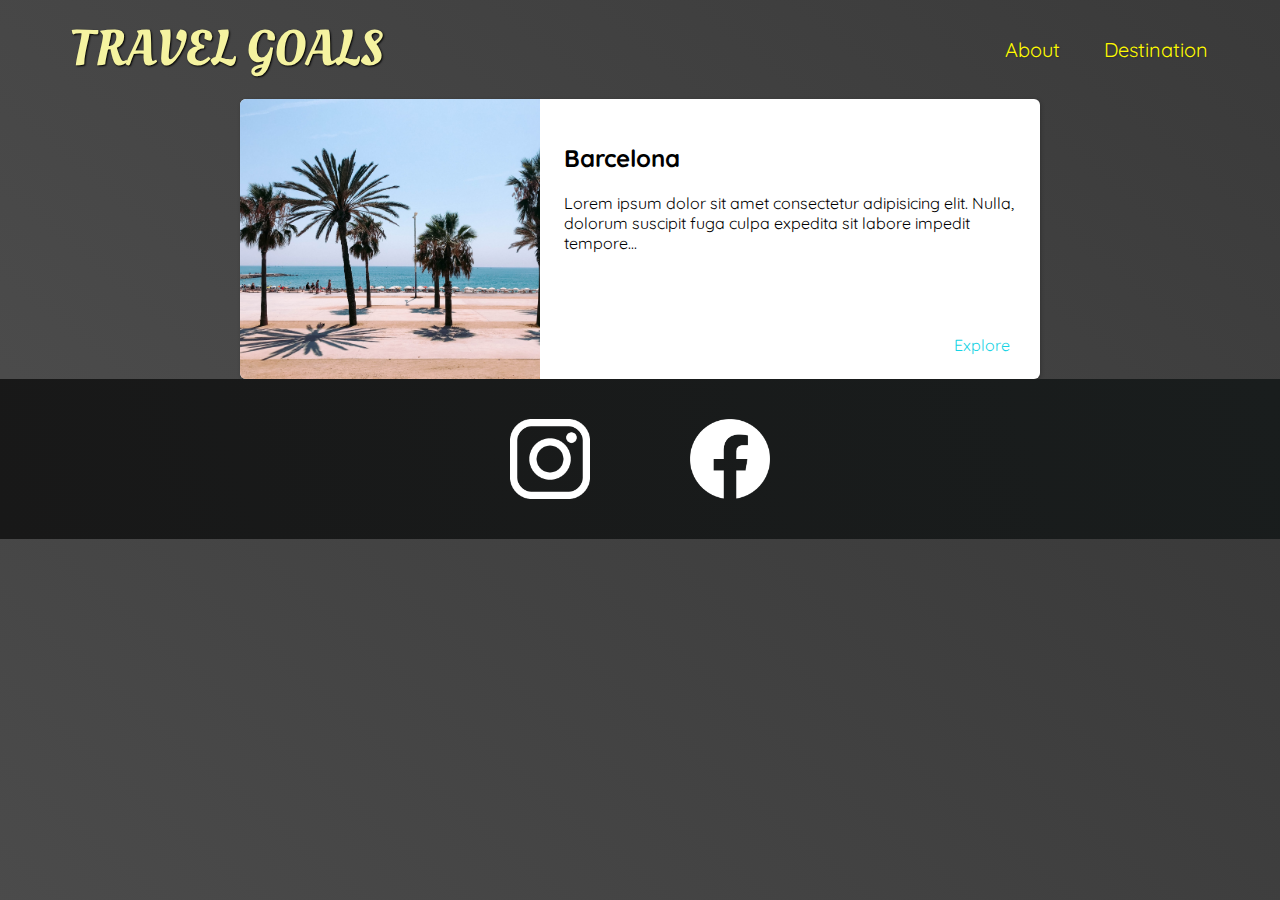
==== places.html @ 065692ec "feat: add places.html" ====
<!DOCTYPE html>
<html lang="en">

<head>
  <meta charset="UTF-8">
  <meta http-equiv="X-UA-Compatible" content="IE=edge">
  <meta name="viewport" content="width=device-width, initial-scale=1.0">
  <link
    href="https://fonts.googleapis.com/css2?family=Raleway:wght@700&family=Oleo+Script:wght@700&family=Quicksand:wght@300;500;700&display=swap"
    rel="stylesheet" />
  <link rel="stylesheet" href="global.css">
  <link rel="stylesheet" href="places.css">
  <title>Travel Goals</title>
</head>

<body>
  <header>
    <div class="page-logo">
      <a href="/">Travel Goals</a>
    </div>
    <nav>
      <ul>
        <li><a href="/about.html">About</a></li>
        <li><a href="/places.html">Destination</a></li>
      </ul>
    </nav>
  </header>
  <main>
    <ul>
      <li>
        <img src="./images/places/barcelona.jpg" alt="City of Barcelona">
        <div class="item-content">
          <div>
            <h2>Barcelona</h2>
            <p>Lorem ipsum dolor sit amet consectetur adipisicing elit. Nulla, dolorum suscipit fuga culpa expedita sit
              labore impedit tempore...</p>
          </div>
          <div class="actions">
            <a href="https://en.wikipedia.org/wiki/Barcelona">Explore</a>
          </div>
        </div>
      </li>
    </ul>
  </main>
  <footer>
    <ul>
      <li>
        <a href="#"><img src="./images/insta.png" alt="Instagram logo"></a>
      </li>
      <li>
        <a href="#"><img src="./images/facebook.png" alt="Facebook logo"></a>
      </li>
    </ul>
  </footer>
</body>

</html>
---- global.css ----
body {
  font-family: "Quicksand", sans-serif;
  margin: 0;
}

ul {
  list-style: none;
  margin: 0;
  padding: 0;
}

header {
  display: flex;
  justify-content: space-between;
  align-items: center;
  padding: 15px 60px;
  position: absolute;
  width: 100%;
  top: 0;
  left: 0;
  box-sizing: border-box;
}

.page-logo a {
  padding: 10px;
  font-family: "Oleo Script", sans-serif;
  color: rgb(245, 243, 160);
  font-size: 50px;
  text-decoration: none;
  text-transform: uppercase;
  text-shadow: 1px 1px 2px rgb(0, 0, 0);
}

header ul {
  display: flex;
}

header li {
  margin-left: 20px;
}

nav a {
  color: rgb(255, 251, 0);
  text-decoration: none;
  font-size: 20px;
  padding: 12px;
  text-shadow: 1px 1px 2px rgba(0, 0, 0, 0.2);
  border-radius: 6px;
}

nav a:hover {
  color: rgb(77, 77, 77);
  background-color: rgb(255, 251, 0);
}

footer {
  background: linear-gradient(70deg, rgb(24, 24, 24), rgb(25, 29, 29));
  /* 2nd In cases like this the tutor prefers when we want to have impact on to the hight of the our container he prefer to work with padding instead of margin  */
  padding: 40px;
}

footer ul {
  display: flex;
  justify-content: center;
}

footer li {
  width: 80px;
  height: 80px;
  /* 1st the tutor prefer the margin when it comes to distance between elements to left and to right */
  margin: 0 50px;
}

footer img {
  width: 100%;
  height: 100%;
}
---- places.css ----
body {
  background: linear-gradient(40deg, rgb(77, 77, 77), rgb(58, 58, 58));
}

header {
  position: static;
}

main ul {
  width: 800px;
  margin: 0 auto;
}

main li {
  display: flex;
  background-color: #fff;
  box-shadow: 1px 1px 4px rgba(0, 0, 0, 0.2);
  border-radius: 6px;
  overflow: hidden;
}

main li img {
  width: 300px;
  height: 280px;
  object-fit: cover;
}

.item-content {
  padding: 24px;
  display: flex;
  flex-direction: column;
  justify-content: space-between;
}

.actions {
  align-self: flex-end;
}

.actions a {
  text-decoration: none;
  padding: 6px;
  color: rgb(22, 211, 228);
  /* adds the border-radius to the normal state and not the :HOVER  one to prevent possible glitches*/
  border-radius: 5px;
}

.actions a:hover {
  background-color: rgb(235, 253, 255);
}
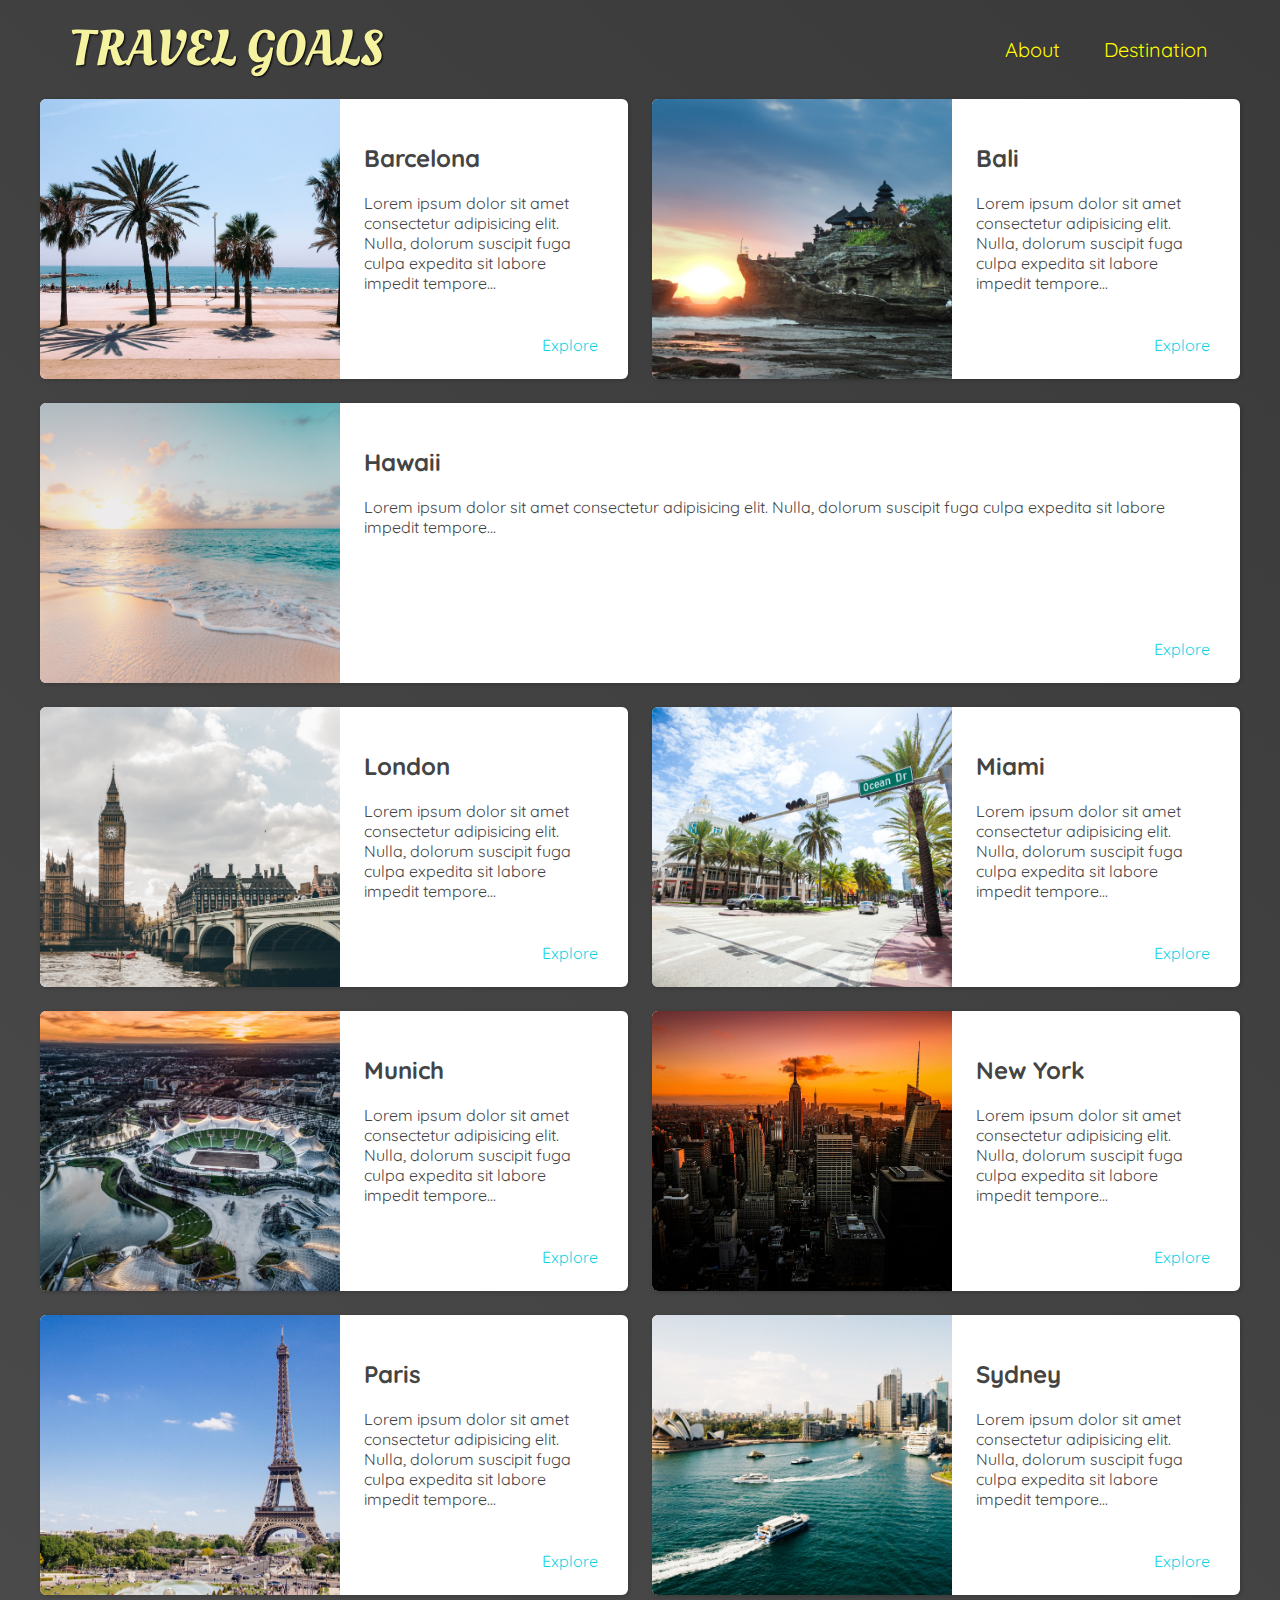
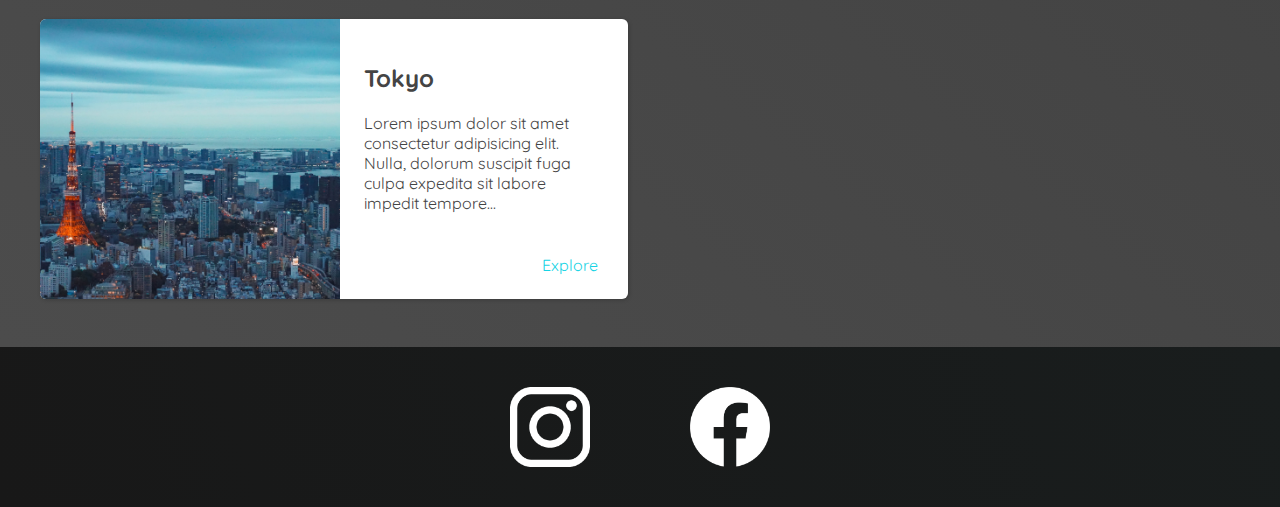
==== commit 6137e60e: "feat: Add all cities and finish cards design" ====
--- a/places.html
+++ b/places.html
@@ -40,6 +40,123 @@
           </div>
         </div>
       </li>
+      <li>
+        <img src="./images/places/bali.jpg" alt="City of Bali">
+        <div class="item-content">
+          <div>
+            <h2>Bali</h2>
+            <p>Lorem ipsum dolor sit amet consectetur adipisicing elit. Nulla, dolorum suscipit fuga culpa expedita sit
+              labore impedit tempore...</p>
+          </div>
+          <div class="actions">
+            <a href="https://en.wikipedia.org/wiki/bali">Explore</a>
+          </div>
+        </div>
+      </li>
+      <li>
+        <img src="./images/places/hawaii.jpg" alt="City of Hawaii">
+        <div class="item-content">
+          <div>
+            <h2>Hawaii</h2>
+            <p>Lorem ipsum dolor sit amet consectetur adipisicing elit. Nulla, dolorum suscipit fuga culpa expedita sit
+              labore impedit tempore...</p>
+          </div>
+          <div class="actions">
+            <a href="https://en.wikipedia.org/wiki/hawaii">Explore</a>
+          </div>
+        </div>
+      </li>
+      <li>
+        <img src="./images/places/london.jpg" alt="City of London">
+        <div class="item-content">
+          <div>
+            <h2>London</h2>
+            <p>Lorem ipsum dolor sit amet consectetur adipisicing elit. Nulla, dolorum suscipit fuga culpa expedita sit
+              labore impedit tempore...</p>
+          </div>
+          <div class="actions">
+            <a href="https://en.wikipedia.org/wiki/london">Explore</a>
+          </div>
+        </div>
+      </li>
+      <li>
+        <img src="./images/places/miami.jpg" alt="City of Miami">
+        <div class="item-content">
+          <div>
+            <h2>Miami</h2>
+            <p>Lorem ipsum dolor sit amet consectetur adipisicing elit. Nulla, dolorum suscipit fuga culpa expedita sit
+              labore impedit tempore...</p>
+          </div>
+          <div class="actions">
+            <a href="https://en.wikipedia.org/wiki/miami">Explore</a>
+          </div>
+        </div>
+      </li>
+      <li>
+        <img src="./images/places/munich.jpg" alt="City of Munich">
+        <div class="item-content">
+          <div>
+            <h2>Munich</h2>
+            <p>Lorem ipsum dolor sit amet consectetur adipisicing elit. Nulla, dolorum suscipit fuga culpa expedita sit
+              labore impedit tempore...</p>
+          </div>
+          <div class="actions">
+            <a href="https://en.wikipedia.org/wiki/munich">Explore</a>
+          </div>
+        </div>
+      </li>
+      <li>
+        <img src="./images/places/new-york-city.jpg" alt="City of New York">
+        <div class="item-content">
+          <div>
+            <h2>New York</h2>
+            <p>Lorem ipsum dolor sit amet consectetur adipisicing elit. Nulla, dolorum suscipit fuga culpa expedita sit
+              labore impedit tempore...</p>
+          </div>
+          <div class="actions">
+            <a href="https://en.wikipedia.org/wiki/new-york-city">Explore</a>
+          </div>
+        </div>
+      </li>
+      <li>
+        <img src="./images/places/paris.jpg" alt="City of Paris">
+        <div class="item-content">
+          <div>
+            <h2>Paris</h2>
+            <p>Lorem ipsum dolor sit amet consectetur adipisicing elit. Nulla, dolorum suscipit fuga culpa expedita sit
+              labore impedit tempore...</p>
+          </div>
+          <div class="actions">
+            <a href="https://en.wikipedia.org/wiki/paris">Explore</a>
+          </div>
+        </div>
+      </li>
+      <li>
+        <img src="./images/places/sydney.jpg" alt="City of Sydney">
+        <div class="item-content">
+          <div>
+            <h2>Sydney</h2>
+            <p>Lorem ipsum dolor sit amet consectetur adipisicing elit. Nulla, dolorum suscipit fuga culpa expedita sit
+              labore impedit tempore...</p>
+          </div>
+          <div class="actions">
+            <a href="https://en.wikipedia.org/wiki/sydney">Explore</a>
+          </div>
+        </div>
+      </li>
+      <li>
+        <img src="./images/places/tokyo.jpg" alt="City of Tokyo">
+        <div class="item-content">
+          <div>
+            <h2>Tokyo</h2>
+            <p>Lorem ipsum dolor sit amet consectetur adipisicing elit. Nulla, dolorum suscipit fuga culpa expedita sit
+              labore impedit tempore...</p>
+          </div>
+          <div class="actions">
+            <a href="https://en.wikipedia.org/wiki/tokyo">Explore</a>
+          </div>
+        </div>
+      </li>
     </ul>
   </main>
   <footer>
--- a/places.css
+++ b/places.css
@@ -1,5 +1,6 @@
 body {
   background: linear-gradient(40deg, rgb(77, 77, 77), rgb(58, 58, 58));
+  color: rgb(68, 68, 68);
 }
 
 header {
@@ -7,8 +8,16 @@
 }
 
 main ul {
-  width: 800px;
-  margin: 0 auto;
+  width: 1200px;
+  margin: 0 auto 48px auto;
+  display: grid;
+  grid-template-columns: 1fr 1fr;
+  grid-gap: 24px;
+}
+
+/* selects a specific element of given type*/
+main li:nth-of-type(3) {
+  grid-column: 1 / 3;
 }
 
 main li {
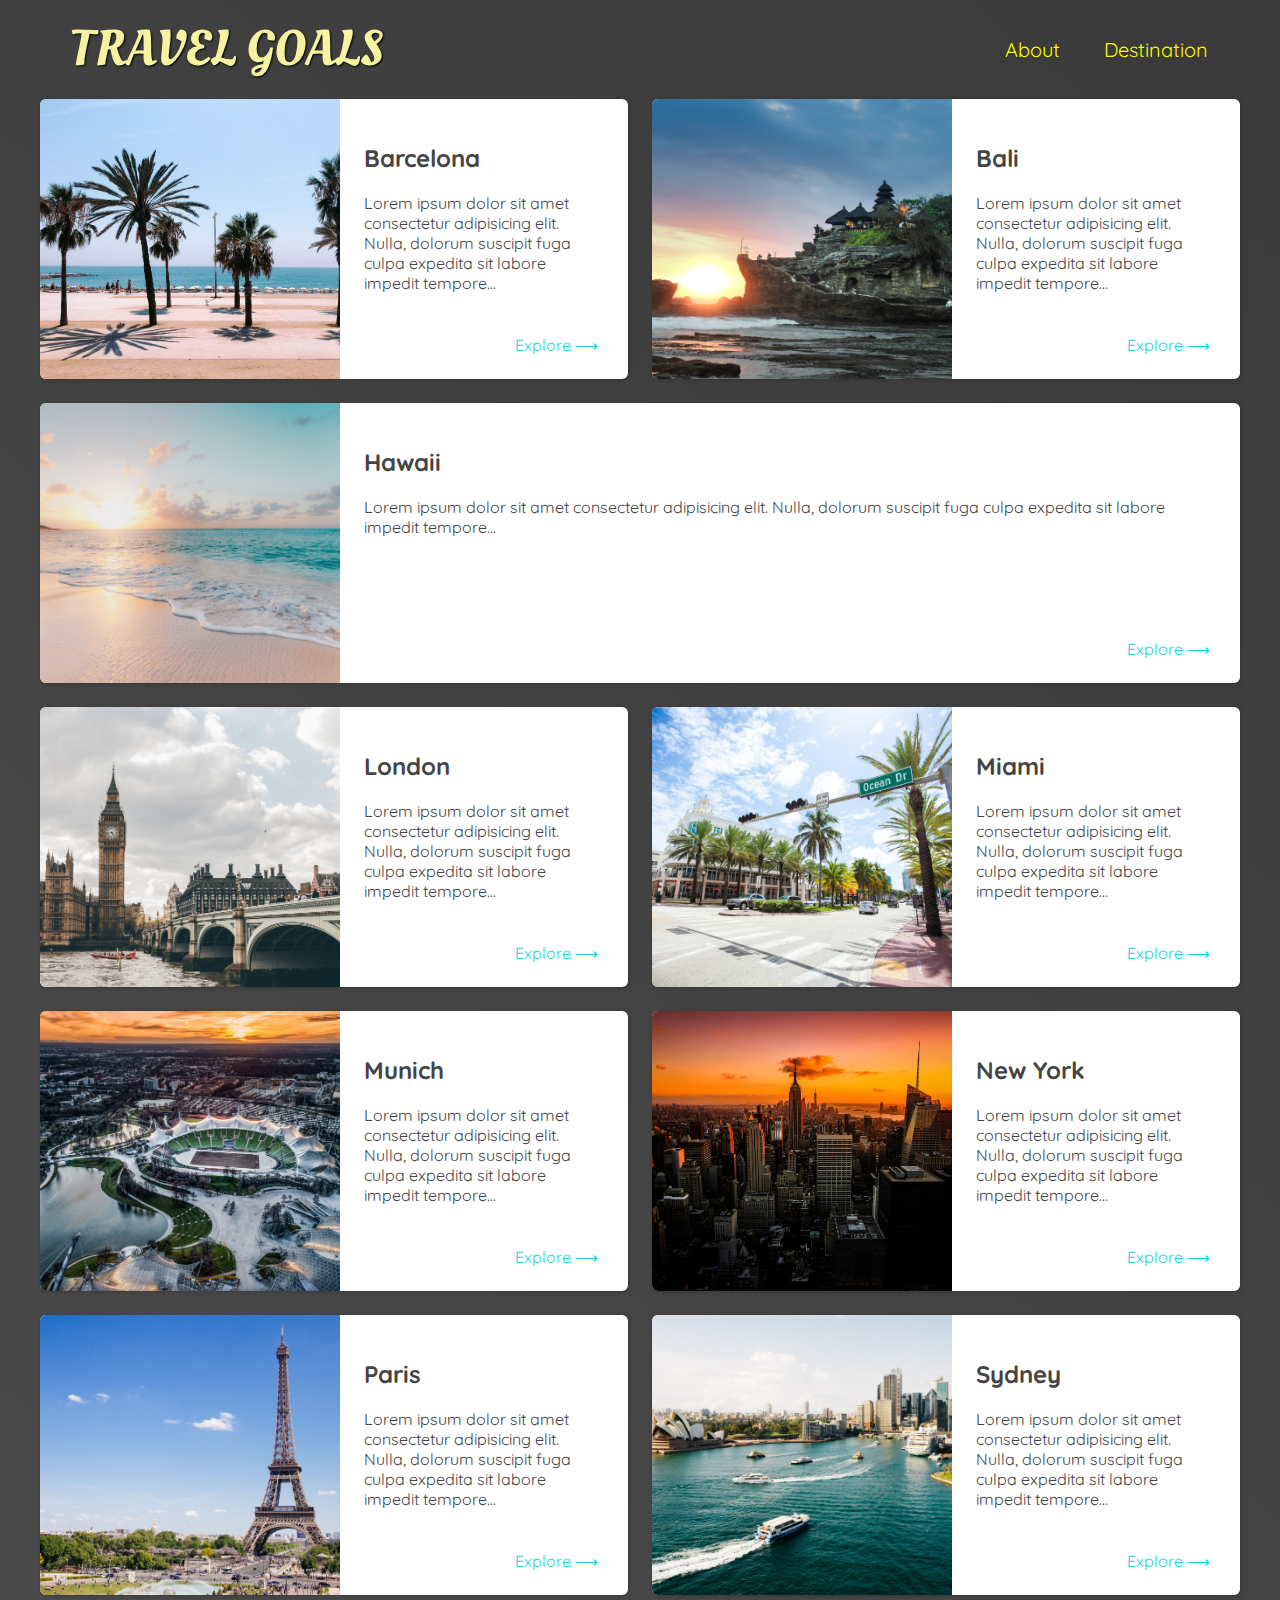
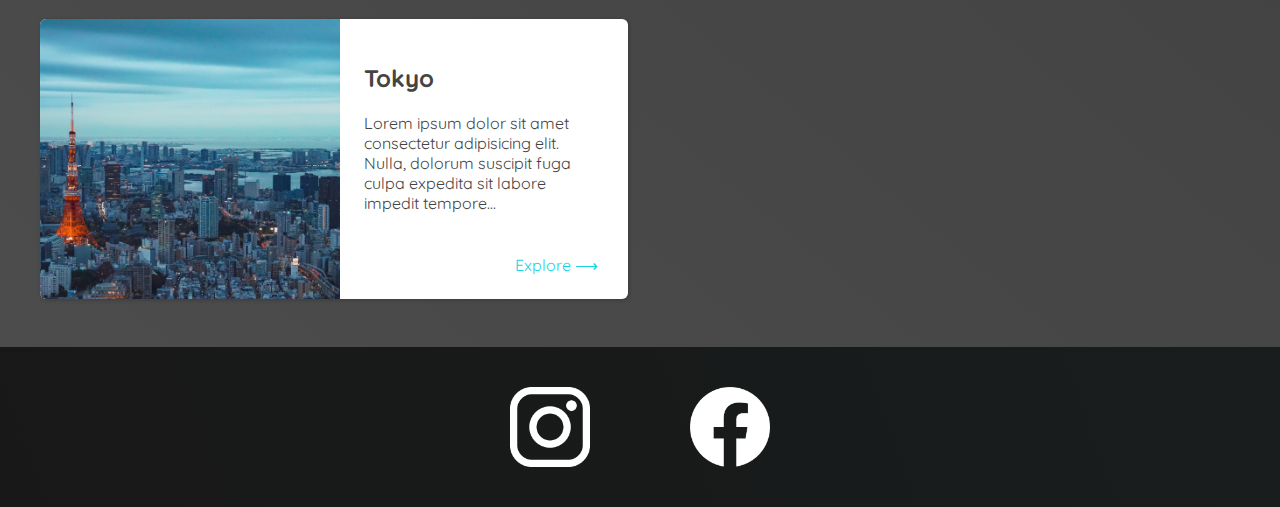
==== commit a7720c61: "feat: Add arrow to links" ====
--- a/places.html
+++ b/places.html
@@ -2,6 +2,9 @@
 <html lang="en">
 
 <head>
+  <!--* NOTE: Its a standard applied to our HTML document, Which allows the browser and HTML to understand a certain set of characters on any platform on any device.This set of characters is not limited to text and numbers only. It is text and numbers at the end but the result that is being displayed can also be different from plain numbers and text. In unicode we have different symbols. 
+  https://unicode-table.com/en/html-entities/
+  -->
   <meta charset="UTF-8">
   <meta http-equiv="X-UA-Compatible" content="IE=edge">
   <meta name="viewport" content="width=device-width, initial-scale=1.0">
@@ -36,7 +39,7 @@
               labore impedit tempore...</p>
           </div>
           <div class="actions">
-            <a href="https://en.wikipedia.org/wiki/Barcelona">Explore</a>
+            <a href="https://en.wikipedia.org/wiki/Barcelona">Explore &#10230;</a>
           </div>
         </div>
       </li>
@@ -49,7 +52,7 @@
               labore impedit tempore...</p>
           </div>
           <div class="actions">
-            <a href="https://en.wikipedia.org/wiki/bali">Explore</a>
+            <a href="https://en.wikipedia.org/wiki/bali">Explore &#10230;</a>
           </div>
         </div>
       </li>
@@ -62,7 +65,7 @@
               labore impedit tempore...</p>
           </div>
           <div class="actions">
-            <a href="https://en.wikipedia.org/wiki/hawaii">Explore</a>
+            <a href="https://en.wikipedia.org/wiki/hawaii">Explore &#10230;</a>
           </div>
         </div>
       </li>
@@ -75,7 +78,7 @@
               labore impedit tempore...</p>
           </div>
           <div class="actions">
-            <a href="https://en.wikipedia.org/wiki/london">Explore</a>
+            <a href="https://en.wikipedia.org/wiki/london">Explore &#10230;</a>
           </div>
         </div>
       </li>
@@ -88,7 +91,7 @@
               labore impedit tempore...</p>
           </div>
           <div class="actions">
-            <a href="https://en.wikipedia.org/wiki/miami">Explore</a>
+            <a href="https://en.wikipedia.org/wiki/miami">Explore &#10230;</a>
           </div>
         </div>
       </li>
@@ -101,7 +104,7 @@
               labore impedit tempore...</p>
           </div>
           <div class="actions">
-            <a href="https://en.wikipedia.org/wiki/munich">Explore</a>
+            <a href="https://en.wikipedia.org/wiki/munich">Explore &#10230;</a>
           </div>
         </div>
       </li>
@@ -114,7 +117,7 @@
               labore impedit tempore...</p>
           </div>
           <div class="actions">
-            <a href="https://en.wikipedia.org/wiki/new-york-city">Explore</a>
+            <a href="https://en.wikipedia.org/wiki/new-york-city">Explore &#10230;</a>
           </div>
         </div>
       </li>
@@ -127,7 +130,7 @@
               labore impedit tempore...</p>
           </div>
           <div class="actions">
-            <a href="https://en.wikipedia.org/wiki/paris">Explore</a>
+            <a href="https://en.wikipedia.org/wiki/paris">Explore &#10230;</a>
           </div>
         </div>
       </li>
@@ -140,7 +143,7 @@
               labore impedit tempore...</p>
           </div>
           <div class="actions">
-            <a href="https://en.wikipedia.org/wiki/sydney">Explore</a>
+            <a href="https://en.wikipedia.org/wiki/sydney">Explore &#10230;</a>
           </div>
         </div>
       </li>
@@ -153,7 +156,7 @@
               labore impedit tempore...</p>
           </div>
           <div class="actions">
-            <a href="https://en.wikipedia.org/wiki/tokyo">Explore</a>
+            <a href="https://en.wikipedia.org/wiki/tokyo">Explore &#10230;</a>
           </div>
         </div>
       </li>
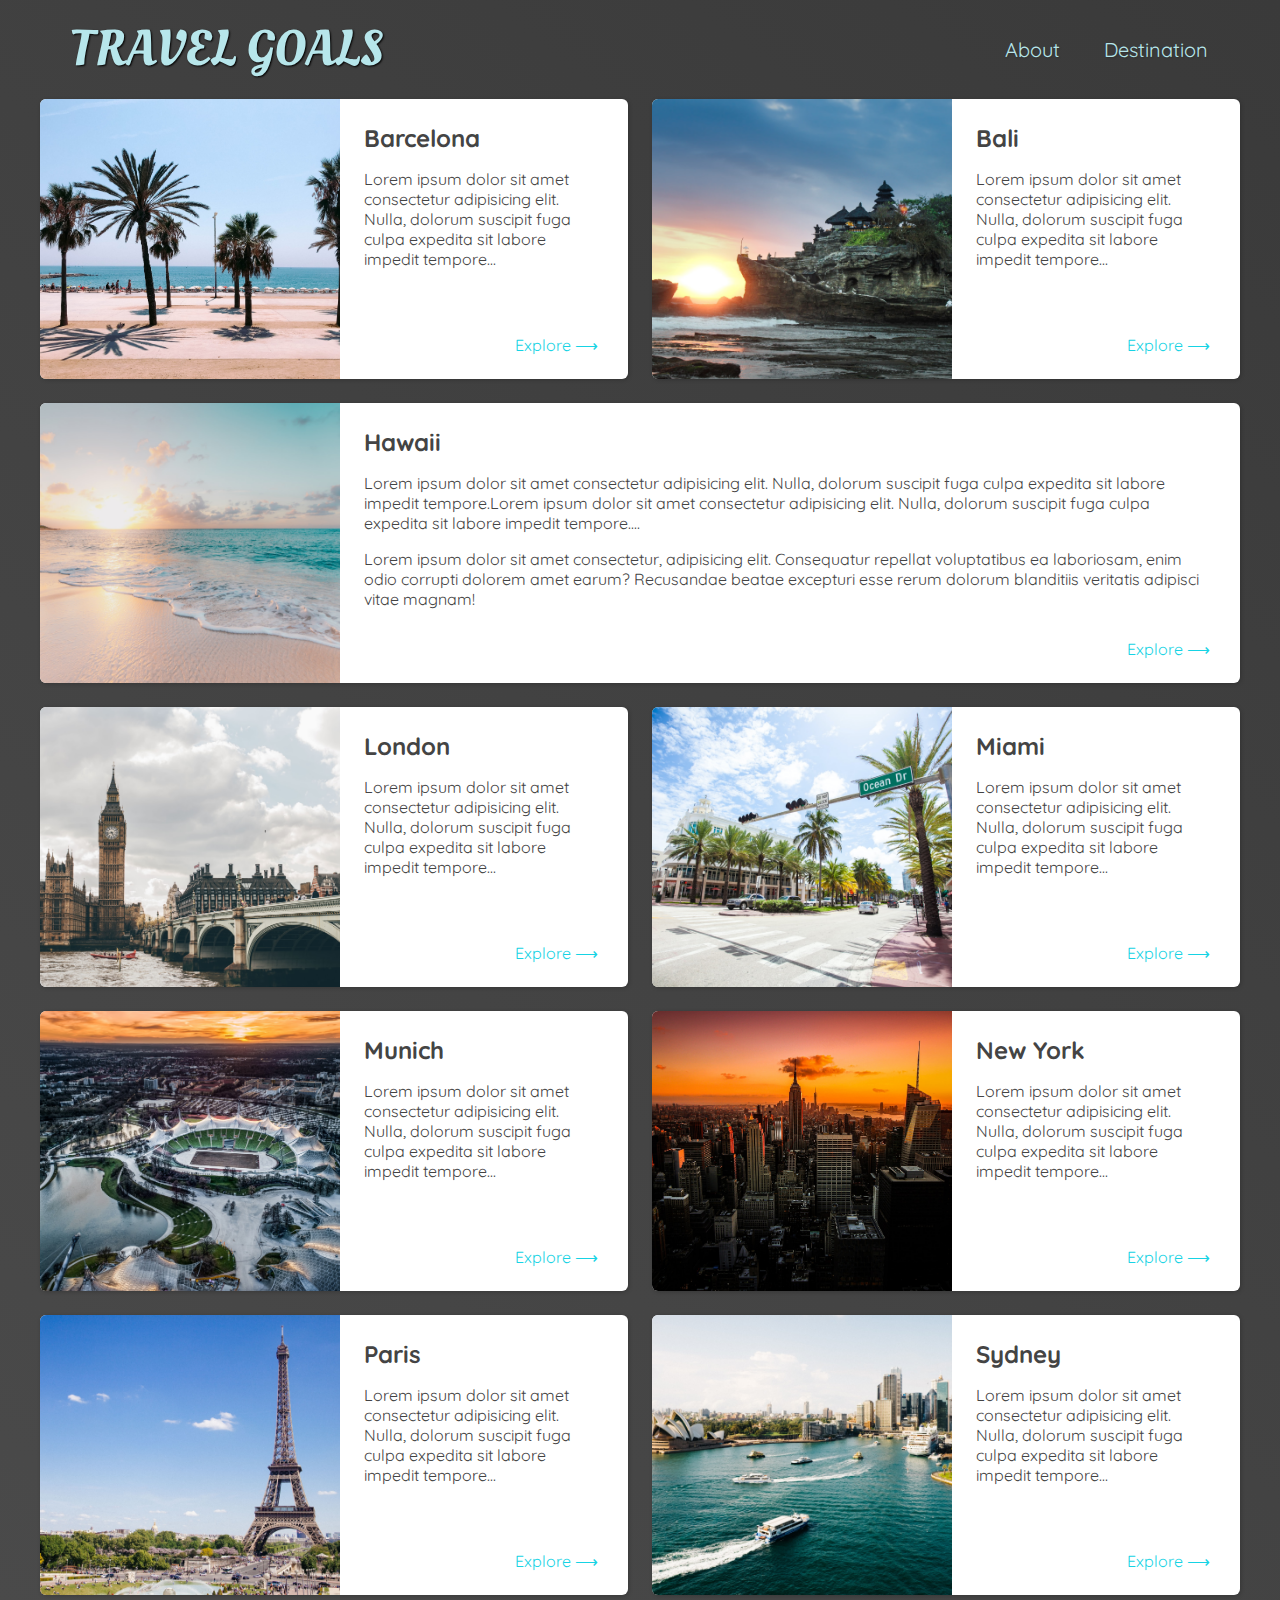
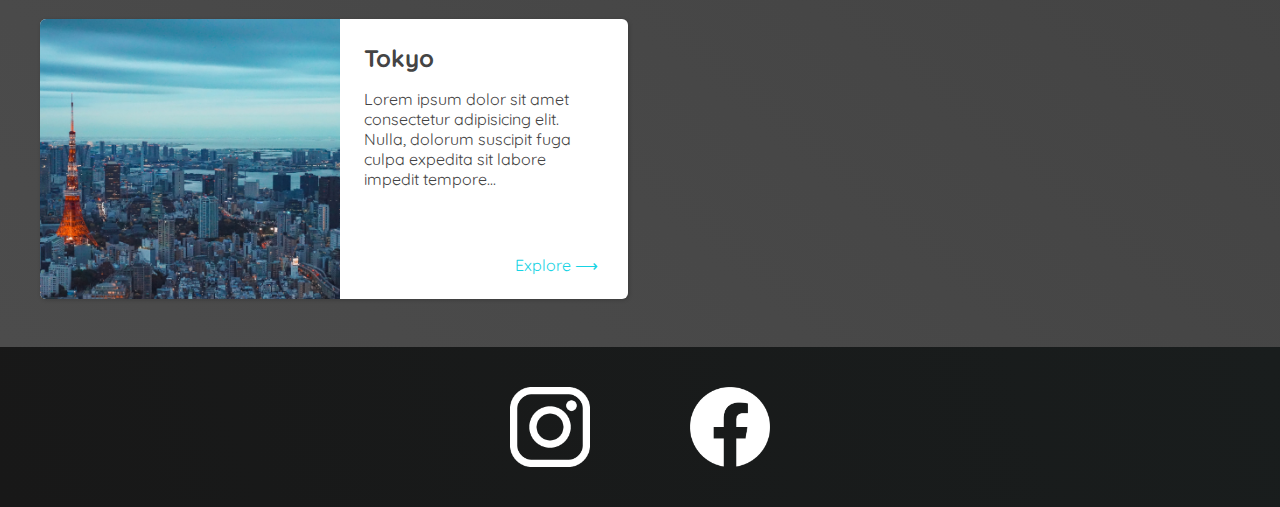
==== commit a72b9fe0: "FINAL COMMIT" ====
--- a/places.html
+++ b/places.html
@@ -2,7 +2,7 @@
 <html lang="en">
 
 <head>
-  <!--* NOTE: Its a standard applied to our HTML document, Which allows the browser and HTML to understand a certain set of characters on any platform on any device.This set of characters is not limited to text and numbers only. It is text and numbers at the end but the result that is being displayed can also be different from plain numbers and text. In unicode we have different symbols. 
+  <!--! NOTE: Its a standard applied to our HTML document, Which allows the browser and HTML to understand a certain set of characters on any platform on any device.This set of characters is not limited to text and numbers only. It is text and numbers at the end but the result that is being displayed can also be different from plain numbers and text. In unicode we have different symbols. 
   https://unicode-table.com/en/html-entities/
   -->
   <meta charset="UTF-8">
@@ -62,7 +62,12 @@
           <div>
             <h2>Hawaii</h2>
             <p>Lorem ipsum dolor sit amet consectetur adipisicing elit. Nulla, dolorum suscipit fuga culpa expedita sit
-              labore impedit tempore...</p>
+              labore impedit tempore.Lorem ipsum dolor sit amet consectetur adipisicing elit. Nulla, dolorum suscipit
+              fuga culpa expedita sit
+              labore impedit tempore....</p>
+            <p>Lorem ipsum dolor sit amet consectetur, adipisicing elit. Consequatur repellat voluptatibus ea
+              laboriosam, enim odio corrupti dolorem amet earum? Recusandae beatae excepturi esse rerum dolorum
+              blanditiis veritatis adipisci vitae magnam!</p>
           </div>
           <div class="actions">
             <a href="https://en.wikipedia.org/wiki/hawaii">Explore &#10230;</a>
--- a/global.css
+++ b/global.css
@@ -55,7 +55,7 @@
 
 footer {
   background: linear-gradient(70deg, rgb(24, 24, 24), rgb(25, 29, 29));
-  /* 2nd In cases like this the tutor prefers when we want to have impact on to the hight of the our container he prefer to work with padding instead of margin  */
+  /*! NOTE--1: 2nd In cases like this the tutor prefers when we want to have impact on to the hight of the our container he prefer to work with padding instead of margin  */
   padding: 40px;
 }
 
@@ -67,7 +67,7 @@
 footer li {
   width: 80px;
   height: 80px;
-  /* 1st the tutor prefer the margin when it comes to distance between elements to left and to right */
+  /*! NOTE--1: 1st the tutor prefer the margin when it comes to distance between elements to left and to right */
   margin: 0 50px;
 }
 
--- a/places.css
+++ b/places.css
@@ -1,12 +1,24 @@
 body {
   background: linear-gradient(40deg, rgb(77, 77, 77), rgb(58, 58, 58));
   color: rgb(68, 68, 68);
+}
+
+.page-logo a {
+  color: rgb(183, 230, 235);
 }
 
 header {
   position: static;
 }
 
+header a {
+  color: rgb(183, 230, 235);
+}
+
+header nav a:hover {
+  background-color: rgb(183, 230, 235);
+  color: rgb(59, 59, 59);
+}
 main ul {
   width: 1200px;
   margin: 0 auto 48px auto;
@@ -15,7 +27,7 @@
   grid-gap: 24px;
 }
 
-/* selects a specific element of given type*/
+/*! NOTE--2: selects a specific element of given type*/
 main li:nth-of-type(3) {
   grid-column: 1 / 3;
 }
@@ -41,6 +53,9 @@
   justify-content: space-between;
 }
 
+.item-content h2 {
+  margin: 0;
+}
 .actions {
   align-self: flex-end;
 }
@@ -49,7 +64,7 @@
   text-decoration: none;
   padding: 6px;
   color: rgb(22, 211, 228);
-  /* adds the border-radius to the normal state and not the :HOVER  one to prevent possible glitches*/
+  /*! NOTE--3: adds the border-radius to the normal state and not the :HOVER  one to prevent possible glitches*/
   border-radius: 5px;
 }
 
